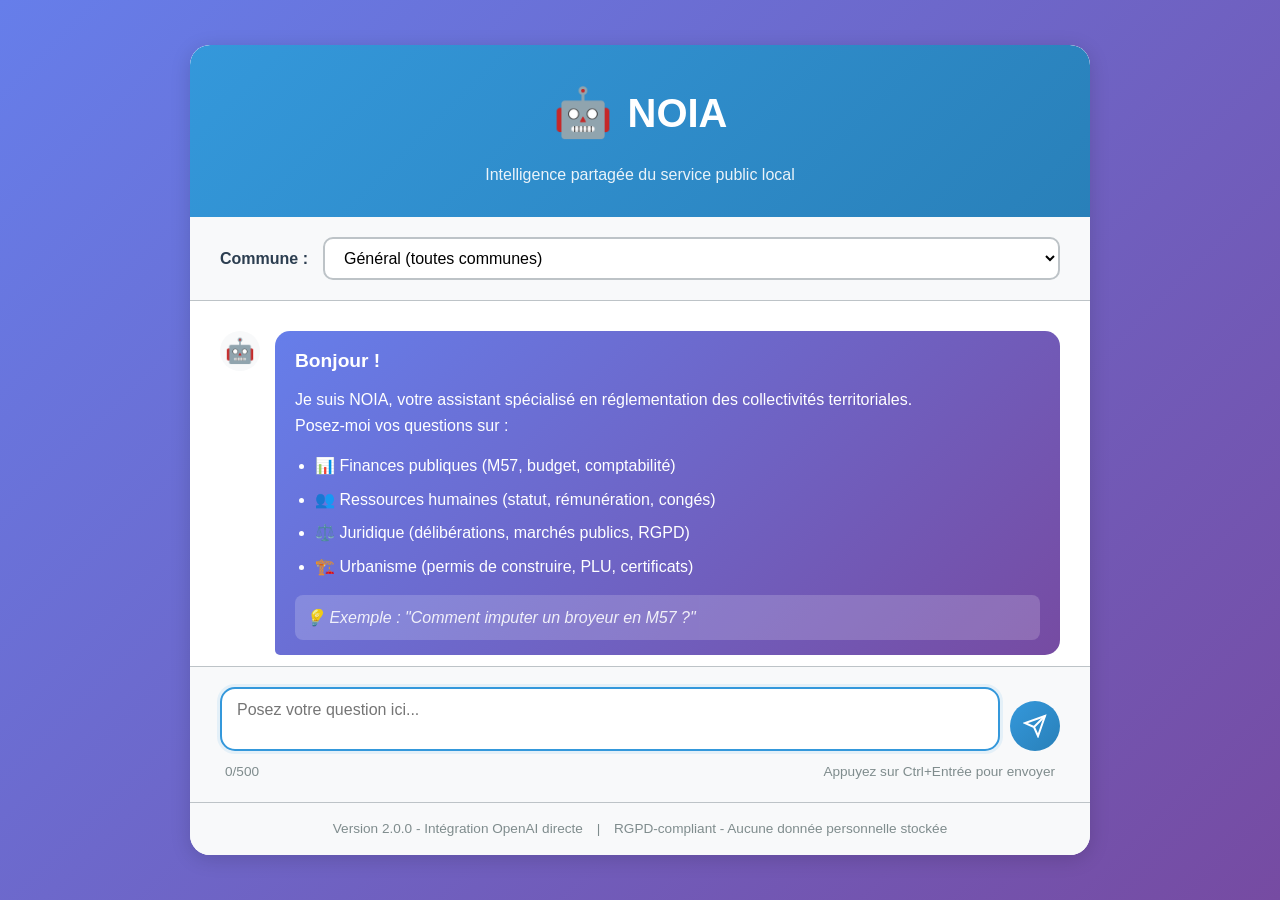
==== index.html @ 7e241e77 "v2.0.0: Suppression de Make.com et intégration OpenAI directe BREAKING CHANGES: - Make.com a été sup" ====
<!DOCTYPE html>
<html lang="fr">
<head>
    <meta charset="UTF-8">
    <meta name="viewport" content="width=device-width, initial-scale=1.0">
    <meta name="description" content="NOIA - Intelligence partagée du service public local">
    <meta name="robots" content="noindex, nofollow">
    <title>NOIA - Assistant Réglementaire</title>
    <link rel="stylesheet" href="style.css">
</head>
<body>
    <div class="container">
        <!-- En-tête -->
        <header class="header">
            <div class="header-content">
                <h1 class="logo">
                    <span class="logo-icon">🤖</span>
                    <span class="logo-text">NOIA</span>
                </h1>
                <p class="tagline">Intelligence partagée du service public local</p>
            </div>
        </header>

        <!-- Sélecteur de commune -->
        <div class="commune-selector">
            <label for="commune">Commune :</label>
            <select id="commune" name="commune">
                <option value="general">Général (toutes communes)</option>
                <option value="commune_a">Commune A</option>
                <option value="commune_b">Commune B</option>
                <!-- Ajoutez vos communes ici -->
            </select>
        </div>

        <!-- Zone de chat -->
        <div class="chat-container" id="chatContainer">
            <!-- Message de bienvenue -->
            <div class="message assistant-message welcome-message">
                <div class="message-icon">🤖</div>
                <div class="message-content">
                    <p><strong>Bonjour !</strong> Je suis NOIA, votre assistant spécialisé en réglementation des collectivités territoriales.</p>
                    <p>Posez-moi vos questions sur :</p>
                    <ul>
                        <li>📊 Finances publiques (M57, budget, comptabilité)</li>
                        <li>👥 Ressources humaines (statut, rémunération, congés)</li>
                        <li>⚖️ Juridique (délibérations, marchés publics, RGPD)</li>
                        <li>🏗️ Urbanisme (permis de construire, PLU, certificats)</li>
                    </ul>
                    <p class="hint">💡 Exemple : "Comment imputer un broyeur en M57 ?"</p>
                </div>
            </div>
        </div>

        <!-- Indicateur de chargement -->
        <div class="loading-indicator" id="loadingIndicator" style="display: none;">
            <div class="loading-spinner"></div>
            <span>NOIA réfléchit...</span>
        </div>

        <!-- Zone de saisie -->
        <div class="input-container">
            <form id="questionForm">
                <div class="input-wrapper">
                    <textarea
                        id="questionInput"
                        placeholder="Posez votre question ici..."
                        rows="2"
                        maxlength="500"
                        required
                    ></textarea>
                    <button type="submit" id="sendButton" class="send-button" title="Envoyer (Ctrl+Entrée)">
                        <svg width="24" height="24" viewBox="0 0 24 24" fill="none" stroke="currentColor" stroke-width="2">
                            <line x1="22" y1="2" x2="11" y2="13"></line>
                            <polygon points="22 2 15 22 11 13 2 9 22 2"></polygon>
                        </svg>
                    </button>
                </div>
                <div class="input-footer">
                    <span class="char-counter" id="charCounter">0/500</span>
                    <span class="hint-text">Appuyez sur Ctrl+Entrée pour envoyer</span>
                </div>
            </form>
        </div>

        <!-- Pied de page -->
        <footer class="footer">
            <p>
                <span class="footer-info">Version 2.0.0 - Intégration OpenAI directe</span>
                <span class="footer-separator">|</span>
                <span class="footer-info">RGPD-compliant - Aucune donnée personnelle stockée</span>
            </p>
        </footer>
    </div>

    <!-- Notification toast -->
    <div class="toast" id="toast" style="display: none;"></div>

    <script src="script.js"></script>
</body>
</html>
---- style.css ----
/**
 * NOIA - Styles
 * Version: 2.0.0
 */

/* Reset et base */
* {
    margin: 0;
    padding: 0;
    box-sizing: border-box;
}

:root {
    --primary-color: #3498db;
    --primary-dark: #2980b9;
    --secondary-color: #2c3e50;
    --background: #ecf0f1;
    --white: #ffffff;
    --text-color: #2c3e50;
    --text-light: #7f8c8d;
    --border-color: #bdc3c7;
    --success-color: #27ae60;
    --error-color: #e74c3c;
    --warning-color: #f39c12;
    --shadow: 0 2px 10px rgba(0, 0, 0, 0.1);
    --shadow-hover: 0 4px 20px rgba(0, 0, 0, 0.15);
}

body {
    font-family: -apple-system, BlinkMacSystemFont, 'Segoe UI', Roboto, 'Helvetica Neue', Arial, sans-serif;
    background: linear-gradient(135deg, #667eea 0%, #764ba2 100%);
    color: var(--text-color);
    line-height: 1.6;
    min-height: 100vh;
    display: flex;
    align-items: center;
    justify-content: center;
    padding: 20px;
}

/* Container principal */
.container {
    width: 100%;
    max-width: 900px;
    background: var(--white);
    border-radius: 20px;
    box-shadow: var(--shadow-hover);
    display: flex;
    flex-direction: column;
    height: 90vh;
    max-height: 900px;
    overflow: hidden;
}

/* En-tête */
.header {
    background: linear-gradient(135deg, var(--primary-color) 0%, var(--primary-dark) 100%);
    color: var(--white);
    padding: 30px;
    text-align: center;
    border-radius: 20px 20px 0 0;
}

.header-content {
    animation: fadeInDown 0.5s ease;
}

.logo {
    display: flex;
    align-items: center;
    justify-content: center;
    gap: 15px;
    font-size: 2.5rem;
    font-weight: 700;
    margin-bottom: 10px;
}

.logo-icon {
    font-size: 3rem;
    animation: bounce 2s infinite;
}

.tagline {
    font-size: 1rem;
    opacity: 0.9;
    font-weight: 300;
}

/* Sélecteur de commune */
.commune-selector {
    padding: 20px 30px;
    background: #f8f9fa;
    border-bottom: 1px solid var(--border-color);
    display: flex;
    align-items: center;
    gap: 15px;
}

.commune-selector label {
    font-weight: 600;
    color: var(--text-color);
}

.commune-selector select {
    flex: 1;
    padding: 10px 15px;
    border: 2px solid var(--border-color);
    border-radius: 10px;
    font-size: 1rem;
    background: var(--white);
    cursor: pointer;
    transition: all 0.3s ease;
}

.commune-selector select:hover {
    border-color: var(--primary-color);
}

.commune-selector select:focus {
    outline: none;
    border-color: var(--primary-color);
    box-shadow: 0 0 0 3px rgba(52, 152, 219, 0.1);
}

/* Zone de chat */
.chat-container {
    flex: 1;
    overflow-y: auto;
    padding: 30px;
    background: var(--white);
    scroll-behavior: smooth;
}

/* Messages */
.message {
    display: flex;
    gap: 15px;
    margin-bottom: 25px;
    animation: fadeInUp 0.3s ease;
}

.message-icon {
    flex-shrink: 0;
    width: 40px;
    height: 40px;
    border-radius: 50%;
    display: flex;
    align-items: center;
    justify-content: center;
    font-size: 1.5rem;
    background: #f8f9fa;
}

.message-content {
    flex: 1;
    padding: 15px 20px;
    border-radius: 15px;
    line-height: 1.6;
}

.user-message .message-content {
    background: linear-gradient(135deg, var(--primary-color) 0%, var(--primary-dark) 100%);
    color: var(--white);
    border-radius: 15px 15px 5px 15px;
}

.assistant-message .message-content {
    background: #f8f9fa;
    color: var(--text-color);
    border-radius: 15px 15px 15px 5px;
}

.welcome-message .message-content {
    background: linear-gradient(135deg, #667eea 0%, #764ba2 100%);
    color: var(--white);
}

.welcome-message strong {
    display: block;
    font-size: 1.2rem;
    margin-bottom: 10px;
}

.welcome-message ul {
    margin: 15px 0;
    padding-left: 20px;
}

.welcome-message li {
    margin: 8px 0;
}

.hint {
    font-style: italic;
    opacity: 0.9;
    margin-top: 15px;
    display: block;
    padding: 10px;
    background: rgba(255, 255, 255, 0.2);
    border-radius: 8px;
}

/* Réponses structurées */
.structured-response {
    margin-top: 10px;
}

.response-section {
    margin-bottom: 20px;
    padding: 15px;
    background: var(--white);
    border-radius: 10px;
    border-left: 4px solid var(--primary-color);
}

.section-title {
    font-weight: 700;
    font-size: 1.1rem;
    margin-bottom: 10px;
    color: var(--primary-color);
}

.section-content {
    color: var(--text-color);
    line-height: 1.7;
}

.section-content ul {
    margin: 10px 0;
    padding-left: 20px;
}

.section-content li {
    margin: 5px 0;
}

/* Message d'erreur */
.error-message {
    color: var(--error-color);
    padding: 15px;
    background: #ffe6e6;
    border-radius: 10px;
    border-left: 4px solid var(--error-color);
}

/* Indicateur de chargement */
.loading-indicator {
    display: flex;
    align-items: center;
    justify-content: center;
    gap: 15px;
    padding: 20px;
    background: #f8f9fa;
    border-top: 1px solid var(--border-color);
    font-weight: 600;
    color: var(--primary-color);
}

.loading-spinner {
    width: 30px;
    height: 30px;
    border: 3px solid rgba(52, 152, 219, 0.2);
    border-top-color: var(--primary-color);
    border-radius: 50%;
    animation: spin 0.8s linear infinite;
}

/* Zone de saisie */
.input-container {
    padding: 20px 30px;
    background: #f8f9fa;
    border-top: 1px solid var(--border-color);
}

.input-wrapper {
    display: flex;
    gap: 10px;
    align-items: flex-end;
}

#questionInput {
    flex: 1;
    padding: 12px 15px;
    border: 2px solid var(--border-color);
    border-radius: 15px;
    font-size: 1rem;
    font-family: inherit;
    resize: none;
    min-height: 50px;
    max-height: 150px;
    transition: all 0.3s ease;
}

#questionInput:focus {
    outline: none;
    border-color: var(--primary-color);
    box-shadow: 0 0 0 3px rgba(52, 152, 219, 0.1);
}

#questionInput:disabled {
    background: #e9ecef;
    cursor: not-allowed;
}

.send-button {
    flex-shrink: 0;
    width: 50px;
    height: 50px;
    border: none;
    border-radius: 50%;
    background: linear-gradient(135deg, var(--primary-color) 0%, var(--primary-dark) 100%);
    color: var(--white);
    cursor: pointer;
    transition: all 0.3s ease;
    display: flex;
    align-items: center;
    justify-content: center;
}

.send-button:hover:not(:disabled) {
    transform: scale(1.1);
    box-shadow: var(--shadow-hover);
}

.send-button:active:not(:disabled) {
    transform: scale(0.95);
}

.send-button:disabled {
    opacity: 0.5;
    cursor: not-allowed;
}

.input-footer {
    display: flex;
    justify-content: space-between;
    align-items: center;
    margin-top: 10px;
    padding: 0 5px;
}

.char-counter {
    font-size: 0.85rem;
    color: var(--text-light);
}

.hint-text {
    font-size: 0.85rem;
    color: var(--text-light);
}

/* Pied de page */
.footer {
    padding: 15px 30px;
    background: #f8f9fa;
    border-top: 1px solid var(--border-color);
    text-align: center;
    font-size: 0.85rem;
    color: var(--text-light);
}

.footer-separator {
    margin: 0 10px;
}

/* Toast notification */
.toast {
    position: fixed;
    bottom: 30px;
    right: 30px;
    padding: 15px 25px;
    border-radius: 10px;
    box-shadow: var(--shadow-hover);
    z-index: 1000;
    animation: slideInRight 0.3s ease;
    max-width: 400px;
}

.toast-info {
    background: var(--primary-color);
    color: var(--white);
}

.toast-success {
    background: var(--success-color);
    color: var(--white);
}

.toast-error {
    background: var(--error-color);
    color: var(--white);
}

.toast-warning {
    background: var(--warning-color);
    color: var(--white);
}

/* Scrollbar personnalisée */
.chat-container::-webkit-scrollbar {
    width: 8px;
}

.chat-container::-webkit-scrollbar-track {
    background: #f1f1f1;
}

.chat-container::-webkit-scrollbar-thumb {
    background: var(--primary-color);
    border-radius: 4px;
}

.chat-container::-webkit-scrollbar-thumb:hover {
    background: var(--primary-dark);
}

/* Animations */
@keyframes fadeInDown {
    from {
        opacity: 0;
        transform: translateY(-20px);
    }
    to {
        opacity: 1;
        transform: translateY(0);
    }
}

@keyframes fadeInUp {
    from {
        opacity: 0;
        transform: translateY(20px);
    }
    to {
        opacity: 1;
        transform: translateY(0);
    }
}

@keyframes slideInRight {
    from {
        opacity: 0;
        transform: translateX(100px);
    }
    to {
        opacity: 1;
        transform: translateX(0);
    }
}

@keyframes spin {
    to {
        transform: rotate(360deg);
    }
}

@keyframes bounce {
    0%, 100% {
        transform: translateY(0);
    }
    50% {
        transform: translateY(-10px);
    }
}

/* Responsive */
@media (max-width: 768px) {
    body {
        padding: 0;
    }

    .container {
        height: 100vh;
        max-height: 100vh;
        border-radius: 0;
    }

    .header {
        padding: 20px;
        border-radius: 0;
    }

    .logo {
        font-size: 2rem;
    }

    .logo-icon {
        font-size: 2.5rem;
    }

    .commune-selector,
    .input-container,
    .footer {
        padding: 15px 20px;
    }

    .chat-container {
        padding: 20px;
    }

    .toast {
        bottom: 20px;
        right: 20px;
        left: 20px;
        max-width: none;
    }
}

@media (max-width: 480px) {
    .header {
        padding: 15px;
    }

    .logo {
        font-size: 1.5rem;
        gap: 10px;
    }

    .logo-icon {
        font-size: 2rem;
    }

    .tagline {
        font-size: 0.9rem;
    }

    .commune-selector {
        flex-direction: column;
        align-items: flex-start;
        gap: 10px;
    }

    .commune-selector select {
        width: 100%;
    }

    .input-footer {
        flex-direction: column;
        align-items: flex-start;
        gap: 5px;
    }
}
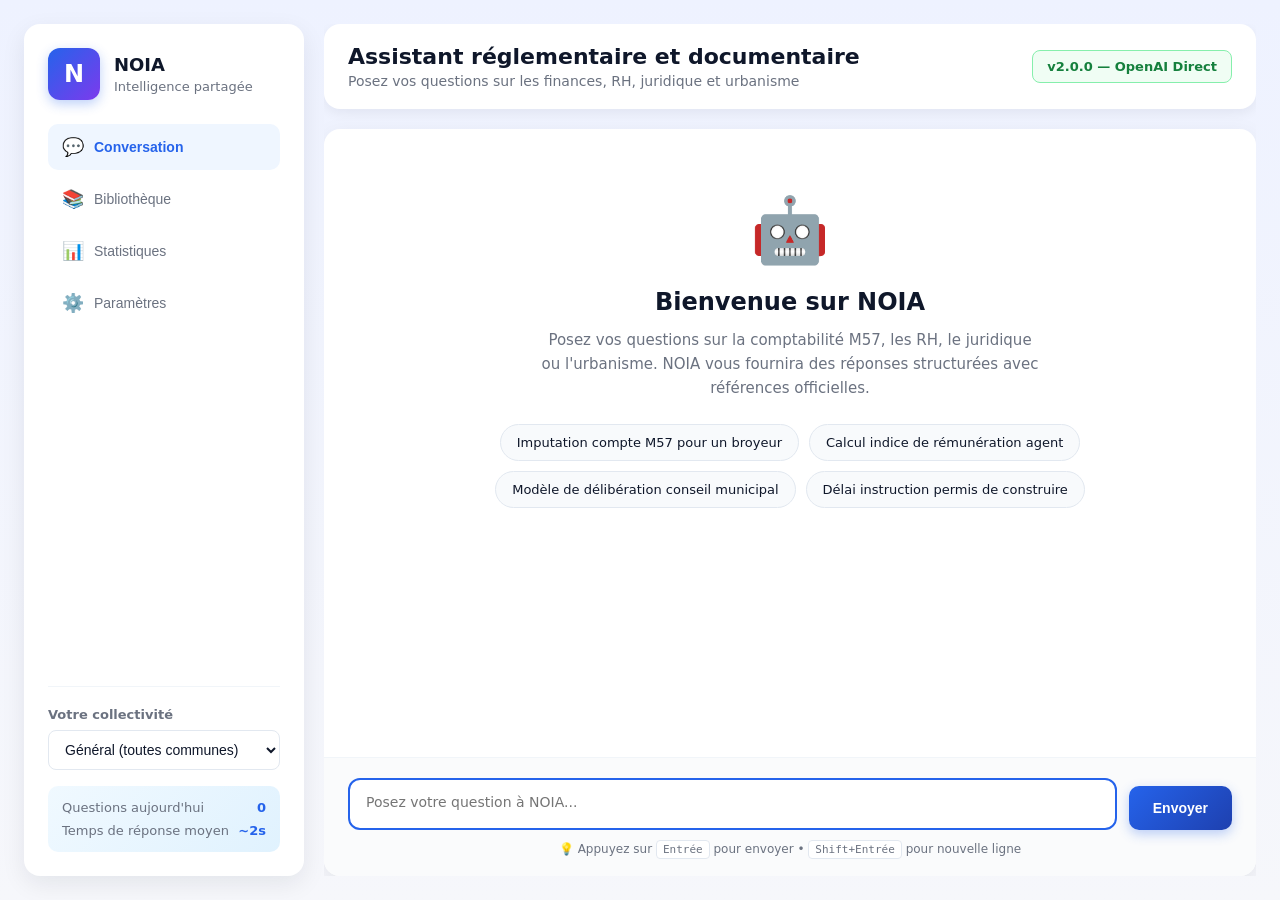
==== commit 38ba0790: "Adopt DEMO interface for better UX with OpenAI backend Changes: - Replace simple interface with prof" ====
--- a/index.html
+++ b/index.html
@@ -1,100 +1,411 @@
-<!DOCTYPE html>
+<!doctype html>
 <html lang="fr">
 <head>
-    <meta charset="UTF-8">
-    <meta name="viewport" content="width=device-width, initial-scale=1.0">
-    <meta name="description" content="NOIA - Intelligence partagée du service public local">
-    <meta name="robots" content="noindex, nofollow">
-    <title>NOIA - Assistant Réglementaire</title>
-    <link rel="stylesheet" href="style.css">
+<meta charset="utf-8" />
+<meta name="viewport" content="width=device-width,initial-scale=1" />
+<title>NOIA — Intelligence Partagée du Service Public Local</title>
+<style>
+:root{
+  --bg:#f6f7fb;
+  --card:#fff;
+  --muted:#6b7280;
+  --accent:#0f172a;
+  --primary:#2563eb;
+  --primary-dark:#1e40af;
+  --success:#10b981;
+  --warning:#f59e0b;
+  --glass: rgba(255,255,255,0.85);
+  font-family: Inter, ui-sans-serif, system-ui, -apple-system, "Segoe UI", Roboto, sans-serif;
+}
+*{box-sizing:border-box;margin:0;padding:0;}
+html,body{height:100%; background:linear-gradient(180deg,#eef2ff 0%,var(--bg) 100%);}
+
+/* Layout */
+.app{display:flex; height:100vh; gap:20px; padding:24px;}
+
+/* Sidebar */
+.sidebar{
+  width:280px;
+  background:var(--card);
+  border-radius:16px;
+  padding:24px;
+  box-shadow:0 8px 24px rgba(15,23,42,0.08);
+  display:flex;
+  flex-direction:column;
+}
+.brand{display:flex; gap:14px; align-items:center; margin-bottom:24px;}
+.logo{
+  width:52px;
+  height:52px;
+  border-radius:12px;
+  background:linear-gradient(135deg,#2563eb,#7c3aed);
+  color:#fff;
+  display:flex;
+  align-items:center;
+  justify-content:center;
+  font-weight:700;
+  font-size:24px;
+  box-shadow:0 4px 12px rgba(37,99,235,0.3);
+}
+.brand-info h1{font-size:18px; font-weight:700; color:var(--accent);}
+.brand-info p{font-size:13px; color:var(--muted); margin-top:4px;}
+
+.nav{margin-bottom:24px;}
+.nav button{
+  display:flex;
+  align-items:center;
+  gap:10px;
+  width:100%;
+  text-align:left;
+  padding:12px 14px;
+  border-radius:10px;
+  border:0;
+  background:transparent;
+  color:var(--muted);
+  margin-bottom:6px;
+  cursor:pointer;
+  font-size:14px;
+  transition:all 0.2s;
+}
+.nav button:hover{background:#f8fafc;}
+.nav button.active{background:#eff6ff; color:var(--primary); font-weight:600;}
+.nav button .icon{font-size:18px;}
+
+.commune-selector{
+  margin-top:auto;
+  padding-top:20px;
+  border-top:1px solid #f1f5f9;
+}
+.commune-selector label{font-size:13px; color:var(--muted); display:block; margin-bottom:8px; font-weight:600;}
+.commune-selector select{
+  width:100%;
+  padding:10px 12px;
+  border-radius:8px;
+  border:1px solid #e2e8f0;
+  background:#fff;
+  font-size:14px;
+  color:var(--accent);
+  cursor:pointer;
+  transition:border-color 0.2s;
+}
+.commune-selector select:focus{outline:none; border-color:var(--primary);}
+
+.stats{
+  background:linear-gradient(135deg,#f0f9ff,#e0f2fe);
+  padding:14px;
+  border-radius:10px;
+  margin-top:16px;
+}
+.stats-row{display:flex; justify-content:space-between; margin-bottom:8px; font-size:13px;}
+.stats-row:last-child{margin-bottom:0;}
+.stats-label{color:var(--muted);}
+.stats-value{font-weight:700; color:var(--primary);}
+
+/* Main Content */
+.main{flex:1; display:flex; flex-direction:column; gap:20px; overflow:hidden;}
+
+/* Header */
+.header{
+  background:var(--card);
+  border-radius:16px;
+  padding:20px 24px;
+  box-shadow:0 4px 12px rgba(15,23,42,0.06);
+  display:flex;
+  justify-content:space-between;
+  align-items:center;
+}
+.header-left h2{font-size:22px; color:var(--accent);}
+.header-left p{font-size:14px; color:var(--muted); margin-top:4px;}
+.version-badge{
+  display:flex;
+  align-items:center;
+  gap:10px;
+  background:#f0fdf4;
+  padding:8px 14px;
+  border-radius:8px;
+  border:1px solid #86efac;
+}
+.version-text{
+  font-weight:600;
+  font-size:13px;
+  color:#15803d;
+}
+
+/* Chat Container */
+.chat-container{
+  flex:1;
+  background:var(--card);
+  border-radius:16px;
+  box-shadow:0 8px 24px rgba(15,23,42,0.08);
+  display:flex;
+  flex-direction:column;
+  overflow:hidden;
+}
+.chat-log{
+  flex:1;
+  overflow-y:auto;
+  padding:24px;
+  display:flex;
+  flex-direction:column;
+  gap:16px;
+}
+.chat-log::-webkit-scrollbar{width:6px;}
+.chat-log::-webkit-scrollbar-track{background:#f1f5f9;}
+.chat-log::-webkit-scrollbar-thumb{background:#cbd5e1; border-radius:3px;}
+.chat-log::-webkit-scrollbar-thumb:hover{background:#94a3b8;}
+
+/* Empty State */
+.empty-state{text-align:center; padding:40px 20px;}
+.empty-state .icon{font-size:64px; margin-bottom:20px;}
+.empty-state h3{font-size:24px; color:var(--accent); margin-bottom:12px;}
+.empty-state p{font-size:15px; color:var(--muted); max-width:500px; margin:0 auto 24px; line-height:1.6;}
+
+.suggestions{display:flex; flex-wrap:wrap; gap:10px; justify-content:center; max-width:700px; margin:0 auto;}
+.suggestion-chip{
+  background:#f8fafc;
+  border:1px solid #e2e8f0;
+  padding:10px 16px;
+  border-radius:20px;
+  font-size:13px;
+  color:var(--accent);
+  cursor:pointer;
+  transition:all 0.2s;
+}
+.suggestion-chip:hover{
+  background:#eff6ff;
+  border-color:var(--primary);
+  color:var(--primary);
+  transform:translateY(-2px);
+}
+
+/* Messages */
+.message{display:flex; gap:12px; animation:slideIn 0.3s ease;}
+@keyframes slideIn{
+  from{opacity:0; transform:translateY(10px);}
+  to{opacity:1; transform:translateY(0);}
+}
+.message.user{flex-direction:row-reverse;}
+.message-avatar{
+  width:36px;
+  height:36px;
+  border-radius:50%;
+  flex-shrink:0;
+  display:flex;
+  align-items:center;
+  justify-content:center;
+  font-weight:700;
+  font-size:14px;
+}
+.message.user .message-avatar{background:linear-gradient(135deg,#f59e0b,#ef4444); color:#fff;}
+.message.bot .message-avatar{background:linear-gradient(135deg,#2563eb,#7c3aed); color:#fff;}
+.message-content{
+  max-width:75%;
+  padding:14px 18px;
+  border-radius:12px;
+  font-size:14px;
+  line-height:1.6;
+}
+.message.user .message-content{
+  background:linear-gradient(135deg,#2563eb,#1e40af);
+  color:#fff;
+  border-bottom-right-radius:4px;
+}
+.message.bot .message-content{
+  background:#f8fafc;
+  color:var(--accent);
+  border:1px solid #e2e8f0;
+  border-bottom-left-radius:4px;
+}
+
+/* Typing Indicator */
+.typing{display:flex; gap:4px; padding:8px 0;}
+.typing span{
+  width:8px;
+  height:8px;
+  border-radius:50%;
+  background:var(--primary);
+  animation:typing 1.4s infinite;
+}
+.typing span:nth-child(2){animation-delay:0.2s;}
+.typing span:nth-child(3){animation-delay:0.4s;}
+@keyframes typing{
+  0%, 60%, 100%{opacity:0.3; transform:translateY(0);}
+  30%{opacity:1; transform:translateY(-8px);}
+}
+
+/* Structured Response */
+.structured-response{display:flex; flex-direction:column; gap:16px;}
+.response-section{padding:12px; background:#fff; border-left:3px solid var(--primary); border-radius:6px;}
+.section-title{font-weight:700; color:var(--accent); margin-bottom:8px; font-size:14px;}
+.section-content{font-size:14px; line-height:1.6; color:#334155;}
+
+/* Error Message */
+.error-message{
+  background:#fef2f2;
+  border:1px solid #fecaca;
+  padding:12px;
+  border-radius:8px;
+  color:#dc2626;
+  font-size:14px;
+}
+
+/* Chat Input Area */
+.chat-input-area{padding:20px 24px; border-top:1px solid #f1f5f9; background:#fafbfc;}
+.input-wrapper{display:flex; gap:12px; align-items:flex-end;}
+.input-container{
+  flex:1;
+  background:#fff;
+  border:2px solid #e2e8f0;
+  border-radius:12px;
+  transition:border-color 0.2s;
+}
+.input-container:focus-within{border-color:var(--primary);}
+.chat-input{
+  width:100%;
+  border:none;
+  padding:14px 16px;
+  font-size:14px;
+  font-family:inherit;
+  resize:none;
+  max-height:120px;
+  background:transparent;
+}
+.chat-input:focus{outline:none;}
+.send-btn{
+  background:linear-gradient(135deg,var(--primary),var(--primary-dark));
+  color:#fff;
+  border:none;
+  padding:14px 24px;
+  border-radius:10px;
+  font-size:14px;
+  font-weight:600;
+  cursor:pointer;
+  transition:all 0.2s;
+  box-shadow:0 4px 12px rgba(37,99,235,0.3);
+}
+.send-btn:hover:not(:disabled){
+  transform:translateY(-2px);
+  box-shadow:0 6px 16px rgba(37,99,235,0.4);
+}
+.send-btn:disabled{opacity:0.6; cursor:not-allowed;}
+.input-hint{margin-top:12px; font-size:12px; color:var(--muted); text-align:center;}
+kbd{background:#fff; border:1px solid #e2e8f0; border-radius:4px; padding:2px 6px; font-size:11px; font-family:monospace;}
+
+/* Responsive */
+@media (max-width:1024px){
+  .app{flex-direction:column; padding:12px;}
+  .sidebar{width:100%; padding:16px;}
+  .message-content{max-width:85%;}
+}
+@media (max-width:768px){
+  .header{flex-direction:column; gap:12px; text-align:center;}
+  .suggestions{flex-direction:column;}
+  .suggestion-chip{width:100%;}
+}
+</style>
 </head>
 <body>
-    <div class="container">
-        <!-- En-tête -->
-        <header class="header">
-            <div class="header-content">
-                <h1 class="logo">
-                    <span class="logo-icon">🤖</span>
-                    <span class="logo-text">NOIA</span>
-                </h1>
-                <p class="tagline">Intelligence partagée du service public local</p>
-            </div>
-        </header>
-
-        <!-- Sélecteur de commune -->
-        <div class="commune-selector">
-            <label for="commune">Commune :</label>
-            <select id="commune" name="commune">
-                <option value="general">Général (toutes communes)</option>
-                <option value="commune_a">Commune A</option>
-                <option value="commune_b">Commune B</option>
-                <!-- Ajoutez vos communes ici -->
-            </select>
+<div class="app">
+  <!-- Sidebar -->
+  <aside class="sidebar">
+    <div class="brand">
+      <div class="logo">N</div>
+      <div class="brand-info">
+        <h1>NOIA</h1>
+        <p>Intelligence partagée</p>
+      </div>
+    </div>
+
+    <nav class="nav">
+      <button class="active">
+        <span class="icon">💬</span>
+        <span>Conversation</span>
+      </button>
+      <button>
+        <span class="icon">📚</span>
+        <span>Bibliothèque</span>
+      </button>
+      <button>
+        <span class="icon">📊</span>
+        <span>Statistiques</span>
+      </button>
+      <button>
+        <span class="icon">⚙️</span>
+        <span>Paramètres</span>
+      </button>
+    </nav>
+
+    <div class="commune-selector">
+      <label for="commune">Votre collectivité</label>
+      <select id="commune">
+        <option value="general">Général (toutes communes)</option>
+        <option value="commune_a">Commune A</option>
+        <option value="commune_b">Commune B</option>
+      </select>
+    </div>
+
+    <div class="stats">
+      <div class="stats-row">
+        <span class="stats-label">Questions aujourd'hui</span>
+        <span class="stats-value" id="todayCount">0</span>
+      </div>
+      <div class="stats-row">
+        <span class="stats-label">Temps de réponse moyen</span>
+        <span class="stats-value" id="avgTime">~2s</span>
+      </div>
+    </div>
+  </aside>
+
+  <!-- Main Content -->
+  <main class="main">
+    <!-- Header -->
+    <header class="header">
+      <div class="header-left">
+        <h2>Assistant réglementaire et documentaire</h2>
+        <p>Posez vos questions sur les finances, RH, juridique et urbanisme</p>
+      </div>
+      <div class="version-badge">
+        <span class="version-text">v2.0.0 — OpenAI Direct</span>
+      </div>
+    </header>
+
+    <!-- Chat Container -->
+    <div class="chat-container">
+      <div class="chat-log" id="chatLog">
+        <div class="empty-state">
+          <div class="icon">🤖</div>
+          <h3>Bienvenue sur NOIA</h3>
+          <p>Posez vos questions sur la comptabilité M57, les RH, le juridique ou l'urbanisme. NOIA vous fournira des réponses structurées avec références officielles.</p>
+          <div class="suggestions">
+            <div class="suggestion-chip" onclick="useSuggestion(this)">Imputation compte M57 pour un broyeur</div>
+            <div class="suggestion-chip" onclick="useSuggestion(this)">Calcul indice de rémunération agent</div>
+            <div class="suggestion-chip" onclick="useSuggestion(this)">Modèle de délibération conseil municipal</div>
+            <div class="suggestion-chip" onclick="useSuggestion(this)">Délai instruction permis de construire</div>
+          </div>
         </div>
-
-        <!-- Zone de chat -->
-        <div class="chat-container" id="chatContainer">
-            <!-- Message de bienvenue -->
-            <div class="message assistant-message welcome-message">
-                <div class="message-icon">🤖</div>
-                <div class="message-content">
-                    <p><strong>Bonjour !</strong> Je suis NOIA, votre assistant spécialisé en réglementation des collectivités territoriales.</p>
-                    <p>Posez-moi vos questions sur :</p>
-                    <ul>
-                        <li>📊 Finances publiques (M57, budget, comptabilité)</li>
-                        <li>👥 Ressources humaines (statut, rémunération, congés)</li>
-                        <li>⚖️ Juridique (délibérations, marchés publics, RGPD)</li>
-                        <li>🏗️ Urbanisme (permis de construire, PLU, certificats)</li>
-                    </ul>
-                    <p class="hint">💡 Exemple : "Comment imputer un broyeur en M57 ?"</p>
-                </div>
-            </div>
+      </div>
+
+      <div class="chat-input-area">
+        <div class="input-wrapper">
+          <div class="input-container">
+            <textarea
+              id="chatInput"
+              class="chat-input"
+              placeholder="Posez votre question à NOIA..."
+              rows="1"
+              maxlength="500"
+            ></textarea>
+          </div>
+          <button id="sendBtn" class="send-btn">Envoyer</button>
         </div>
-
-        <!-- Indicateur de chargement -->
-        <div class="loading-indicator" id="loadingIndicator" style="display: none;">
-            <div class="loading-spinner"></div>
-            <span>NOIA réfléchit...</span>
+        <div class="input-hint">
+          💡 Appuyez sur <kbd>Entrée</kbd> pour envoyer • <kbd>Shift+Entrée</kbd> pour nouvelle ligne
         </div>
-
-        <!-- Zone de saisie -->
-        <div class="input-container">
-            <form id="questionForm">
-                <div class="input-wrapper">
-                    <textarea
-                        id="questionInput"
-                        placeholder="Posez votre question ici..."
-                        rows="2"
-                        maxlength="500"
-                        required
-                    ></textarea>
-                    <button type="submit" id="sendButton" class="send-button" title="Envoyer (Ctrl+Entrée)">
-                        <svg width="24" height="24" viewBox="0 0 24 24" fill="none" stroke="currentColor" stroke-width="2">
-                            <line x1="22" y1="2" x2="11" y2="13"></line>
-                            <polygon points="22 2 15 22 11 13 2 9 22 2"></polygon>
-                        </svg>
-                    </button>
-                </div>
-                <div class="input-footer">
-                    <span class="char-counter" id="charCounter">0/500</span>
-                    <span class="hint-text">Appuyez sur Ctrl+Entrée pour envoyer</span>
-                </div>
-            </form>
-        </div>
-
-        <!-- Pied de page -->
-        <footer class="footer">
-            <p>
-                <span class="footer-info">Version 2.0.0 - Intégration OpenAI directe</span>
-                <span class="footer-separator">|</span>
-                <span class="footer-info">RGPD-compliant - Aucune donnée personnelle stockée</span>
-            </p>
-        </footer>
+      </div>
     </div>
-
-    <!-- Notification toast -->
-    <div class="toast" id="toast" style="display: none;"></div>
-
-    <script src="script.js"></script>
+  </main>
+</div>
+
+<script src="script.js"></script>
 </body>
 </html>
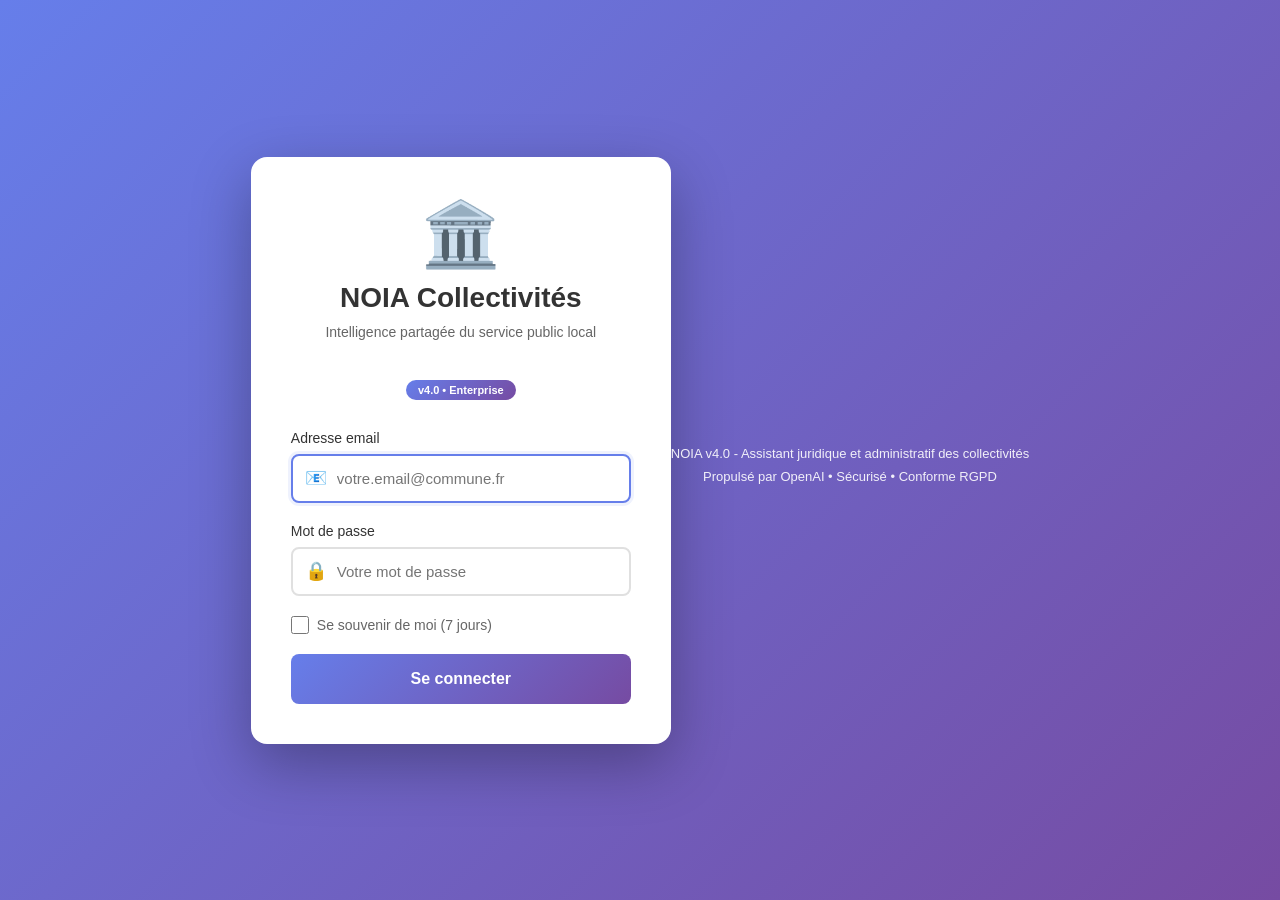
==== commit 67a63663: "Integrate authentication into existing NOIA interface Changes: - Modified index.html to add authenti" ====
--- a/index.html
+++ b/index.html
@@ -316,6 +316,13 @@
       </div>
     </div>
 
+    <!-- User Info -->
+    <div class="user-info" id="userInfo" style="display:none; margin-bottom:20px; padding:12px; background:linear-gradient(135deg,#f0f9ff,#e0f2fe); border-radius:10px;">
+      <div style="font-size:12px; color:var(--muted); margin-bottom:4px;">Connecté en tant que</div>
+      <div style="font-weight:700; color:var(--accent); font-size:14px;" id="userName"></div>
+      <div style="font-size:12px; color:var(--muted); margin-top:2px;" id="userRole"></div>
+    </div>
+
     <nav class="nav">
       <button class="active">
         <span class="icon">💬</span>
@@ -333,6 +340,10 @@
         <span class="icon">⚙️</span>
         <span>Paramètres</span>
       </button>
+      <button id="logoutBtn" style="margin-top:12px; color:#dc2626; border-top:1px solid #f1f5f9; padding-top:12px;">
+        <span class="icon">🚪</span>
+        <span>Déconnexion</span>
+      </button>
     </nav>
 
     <div class="commune-selector">
@@ -406,6 +417,70 @@
   </main>
 </div>
 
+<!-- Authentication Script -->
+<script>
+/**
+ * Authentication Check & User Display
+ * Vérifie si l'utilisateur est connecté au chargement de la page
+ */
+(async function() {
+  try {
+    // Vérifier l'authentification
+    const response = await fetch('./api/auth/check.php', {
+      method: 'GET',
+      credentials: 'include'
+    });
+
+    const result = await response.json();
+
+    if (!result.success || !result.authenticated) {
+      // Non authentifié - rediriger vers login
+      window.location.href = 'login.html';
+      return;
+    }
+
+    // Authentifié - afficher les infos utilisateur
+    const user = result.user;
+    document.getElementById('userInfo').style.display = 'block';
+    document.getElementById('userName').textContent = `${user.prenom} ${user.nom}`;
+
+    const roleLabels = {
+      'admin': 'Administrateur',
+      'agent': 'Agent',
+      'guest': 'Invité'
+    };
+    document.getElementById('userRole').textContent = roleLabels[user.role] || user.role;
+
+    // Stocker le CSRF token pour les requêtes futures
+    if (result.csrf_token) {
+      sessionStorage.setItem('noia_csrf_token', result.csrf_token);
+    }
+
+    // Gérer le bouton de déconnexion
+    document.getElementById('logoutBtn').addEventListener('click', async () => {
+      if (!confirm('Êtes-vous sûr de vouloir vous déconnecter ?')) return;
+
+      try {
+        await fetch('./api/auth/logout.php', {
+          method: 'POST',
+          credentials: 'include'
+        });
+      } catch (error) {
+        console.error('Erreur lors de la déconnexion:', error);
+      }
+
+      // Rediriger vers login
+      window.location.href = 'login.html';
+    });
+
+  } catch (error) {
+    console.error('Erreur lors de la vérification d\'authentification:', error);
+    // En cas d'erreur, rediriger vers login par sécurité
+    window.location.href = 'login.html';
+  }
+})();
+</script>
+
 <script src="script.js"></script>
 </body>
 </html>
